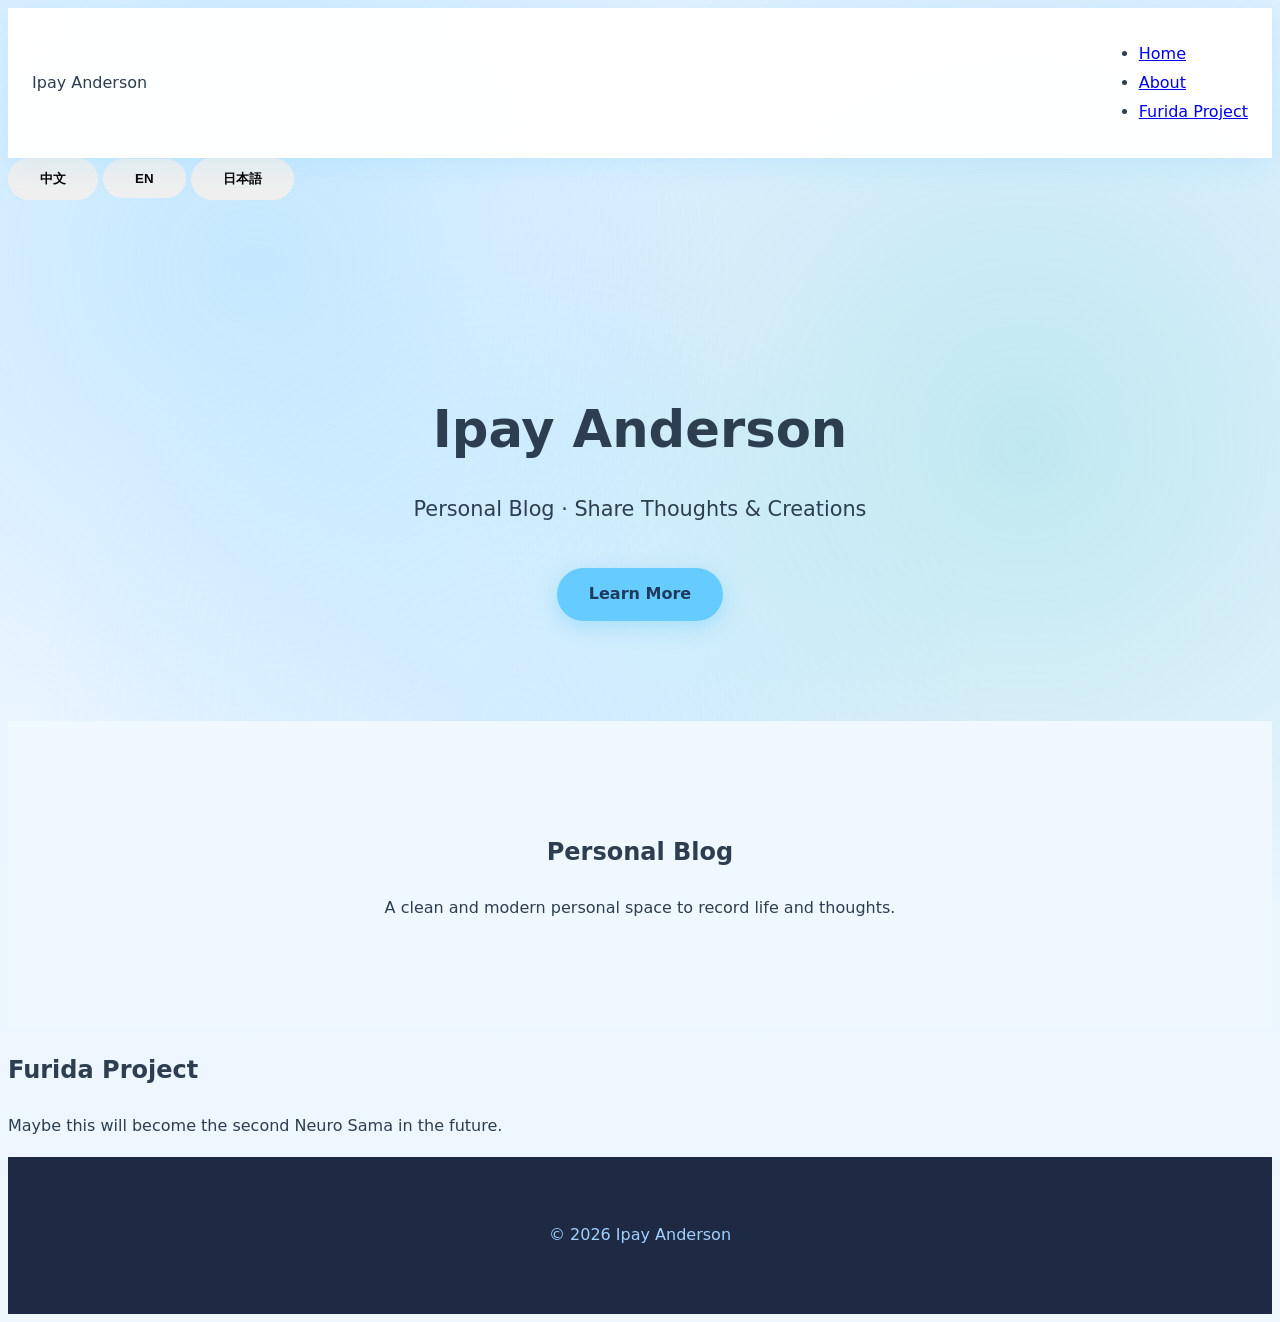
==== index.html @ 28bcefb3 "Update index.html" ====
<!DOCTYPE html>
<html lang="en">
<head>
    <meta charset="UTF-8">
    <meta name="viewport" content="width=device-width, initial-scale=1.0, maximum-scale=1.0, user-scalable=no">
    <title>Ipay Anderson - Personal Blog</title>
    <link rel="stylesheet" href="css/style.css">
</head>
<body>
    <nav class="navbar">
        <div class="container">
            <div class="logo">Ipay Anderson</div>
            <ul class="nav-links">
                <li><a href="index.html" class="active">Home</a></li>
                <li><a href="about.html">About</a></li>
                <li><a href="#furida-project">Furida Project</a></li>
            </ul>
        </div>
    </nav>

    <div class="lang-switch">
        <button onclick="switchLang('zh')" id="btn-zh" class="btn">中文</button>
        <button onclick="switchLang('en')" id="btn-en" class="btn">EN</button>
        <button onclick="switchLang('ja')" id="btn-ja" class="btn">日本語</button>
    </div>

    <main>
        <section class="hero">
            <div class="container">
                <h1 id="hero-title">Ipay Anderson</h1>
                <p id="hero-desc">Personal Blog · Share Thoughts & Creations</p>
                <a href="about.html" class="btn btn-primary">Learn More</a>
            </div>
        </section>

        <section class="recent-posts">
            <div class="container">
                <h2 id="blog-title">Personal Blog</h2>
                <p id="blog-desc">A clean and modern personal space to record life and thoughts.</p>
            </div>
        </section>
    </main>

    <!-- Furida Project -->
    <div id="furida-project">
        <h2 id="furida-title">Furida Project</h2>
        <p id="furida-text">Maybe this will become the second Neuro Sama in the future.</p>
    </div>

    <footer>
        <div class="container">
            <p>&copy; 2026 Ipay Anderson</p>
        </div>
    </footer>

    <script>
        function switchLang(lang) {
            localStorage.setItem('lang', lang);
            
            const texts = {
                zh: {
                    heroTitle: "Ipay Anderson",
                    heroDesc: "个人博客 · 分享思考与创作",
                    blogTitle: "个人博客",
                    blogDesc: "简洁、现代的个人空间，记录生活与思考。",
                    furidaTitle: "Furida 项目",
                    furidaText: "也许这未来会是第二个 Neuro Sama。"
                },
                en: {
                    heroTitle: "Ipay Anderson",
                    heroDesc: "Personal Blog · Share Thoughts & Creations",
                    blogTitle: "Personal Blog",
                    blogDesc: "A clean and modern personal space to record life and thoughts.",
                    furidaTitle: "Furida Project",
                    furidaText: "Maybe this will become the second Neuro Sama in the future."
                },
                ja: {
                    heroTitle: "Ipay Anderson",
                    heroDesc: "個人ブログ · 思考と創作を共有",
                    blogTitle: "個人ブログ",
                    blogDesc: "生活と思考を記録するシンプルでモダンな空間。",
                    furidaTitle: "Furida プロジェクト",
                    furidaText: "もしかしたらこれは未来の二番目の Neuro Sama になるかもしれません。"
                }
            };

            const t = texts[lang];
            document.getElementById('hero-title').textContent = t.heroTitle;
            document.getElementById('hero-desc').textContent = t.heroDesc;
            document.getElementById('blog-title').textContent = t.blogTitle;
            document.getElementById('blog-desc').textContent = t.blogDesc;
            document.getElementById('furida-title').textContent = t.furidaTitle;
            document.getElementById('furida-text').textContent = t.furidaText;

            document.querySelectorAll('.lang-switch button').forEach(b => b.classList.remove('active'));
            document.getElementById('btn-' + lang).classList.add('active');
        }

        // 默认加载英文
        document.addEventListener('DOMContentLoaded', () => {
            // 如果之前选择过语言则使用，否则默认英文
            const savedLang = localStorage.getItem('lang') || 'en';
            switchLang(savedLang);

            // Furida 项目点击处理
            document.querySelector('a[href="#furida-project"]').addEventListener('click', e => {
                e.preventDefault();
                const section = document.getElementById('furida-project');
                section.style.display = 'block';
                section.scrollIntoView({ behavior: 'smooth' });
            });
        });
    </script>
</body>
</html>
---- css/style.css ----
:root {
    --primary-color: #66ccff;
    --secondary-color: #39c5bb;
    --text-color: #2c3e50;
    --light-text: #555;
    --bg-color: #f0f8ff;
    --shadow: 0 8px 25px rgba(102, 204, 255, 0.15);
}

body {
    font-family: system-ui, -apple-system, sans-serif;
    line-height: 1.8;
    color: var(--text-color);
    background: linear-gradient(180deg, #e0f0ff 0%, #f0f8ff 100%);
    min-height: 100vh;
    overflow-x: hidden;
}

/* 更明显的动态背景 */
body::before {
    content: '';
    position: fixed;
    top: 0; left: 0; width: 100%; height: 100%;
    background: 
        radial-gradient(circle at 20% 30%, rgba(102, 204, 255, 0.25) 0%, transparent 40%),
        radial-gradient(circle at 80% 50%, rgba(57, 197, 187, 0.22) 0%, transparent 50%),
        radial-gradient(circle at 40% 80%, rgba(102, 204, 255, 0.18) 0%, transparent 45%);
    animation: bgFloat 30s ease infinite alternate;
    z-index: -1;
    pointer-events: none;
}

@keyframes bgFloat {
    0% { transform: scale(1) translate(0, 0); opacity: 0.85; }
    100% { transform: scale(1.12) translate(40px, 50px); opacity: 0.95; }
}

/* 导航栏 */
.navbar {
    background: rgba(255,255,255,0.98);
    backdrop-filter: blur(12px);
    box-shadow: var(--shadow);
    position: sticky;
    top: 0;
    z-index: 1000;
    padding: 1rem 0;
}

.navbar .container {
    max-width: 1280px;
    margin: 0 auto;
    padding: 0 24px;
    display: flex;
    justify-content: space-between;
    align-items: center;
}

/* 按钮统一样式 + 底色区分 */
.btn {
    padding: 12px 32px;
    border-radius: 50px;
    font-weight: 600;
    text-decoration: none;
    display: inline-block;
    transition: all 0.3s;
    border: none;
    cursor: pointer;
}

.btn-primary {
    background: #66ccff;
    color: #1e3a5f;
    box-shadow: 0 6px 20px rgba(102, 204, 255, 0.4);
}

.btn-primary:hover {
    background: #39c5bb;
    transform: translateY(-3px);
    box-shadow: 0 10px 25px rgba(57, 197, 187, 0.4);
}

.btn-secondary {
    background: #e0f0ff;
    color: #2c3e50;
    border: 2px solid #99ddff;
}

/* 其他样式（简化） */
.hero { padding: 140px 0 100px; text-align: center; }
.hero h1 { font-size: 3.2rem; margin-bottom: 1rem; }
.hero p { font-size: 1.3rem; max-width: 700px; margin: 0 auto 2.5rem; }

.recent-posts { padding: 90px 0; background: var(--bg-color); text-align: center; }

#f-project {
    display: none;
    padding: 80px 40px;
    background: white;
    margin: 60px auto;
    max-width: 860px;
    border-radius: 20px;
    box-shadow: var(--shadow);
    text-align: center;
}

footer { background: #1e2a44; color: #a0d0ff; padding: 3rem 0; text-align: center; }

/* 移动端 */
@media (max-width: 768px) {
    .lang-switch { position: static; margin: 15px auto 0; justify-content: center; }
    .navbar .container { flex-direction: column; }
    .hero { padding: 100px 0 70px; }
    .hero h1 { font-size: 2.4rem; }
}
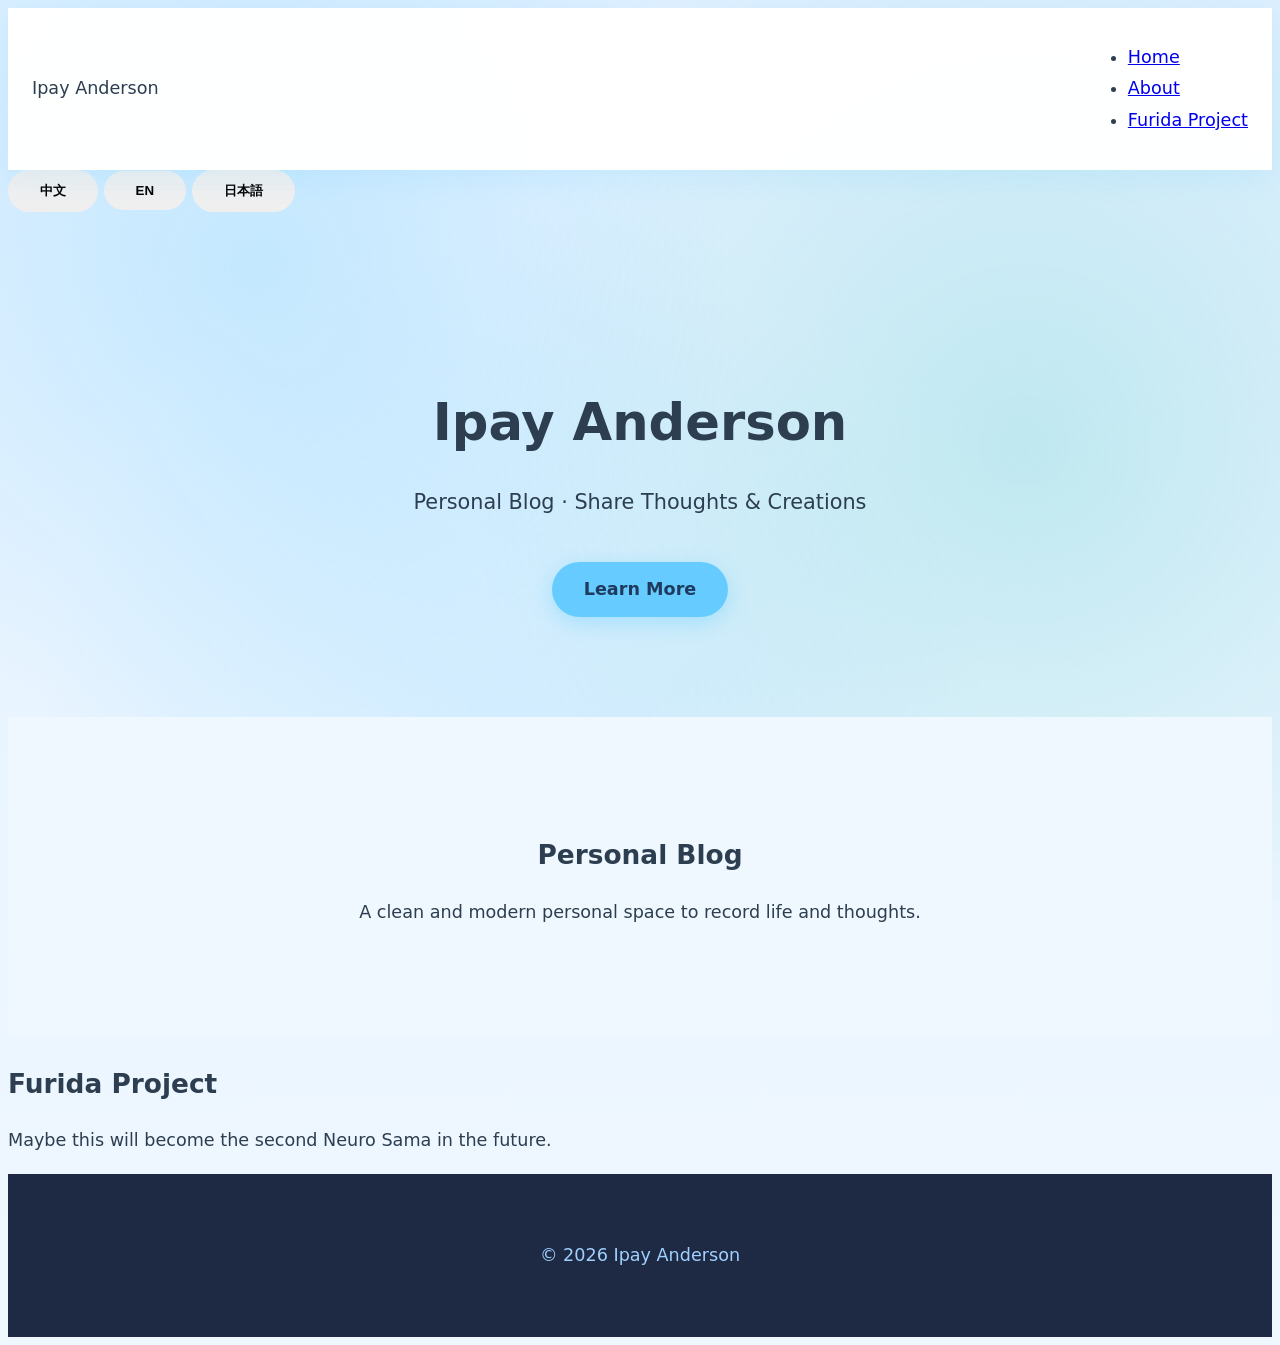
==== commit 814ea93b: "Update index.html" ====
--- a/index.html
+++ b/index.html
@@ -5,6 +5,11 @@
     <meta name="viewport" content="width=device-width, initial-scale=1.0, maximum-scale=1.0, user-scalable=no">
     <title>Ipay Anderson - Personal Blog</title>
     <link rel="stylesheet" href="css/style.css">
+    <style>
+        /* 紧急修复：确保 Markdown 样式不干扰 */
+        body { font-size: 1.1rem; }
+        h1, h2 { margin: 1.5rem 0 1rem; }
+    </style>
 </head>
 <body>
     <nav class="navbar">
@@ -20,7 +25,7 @@
 
     <div class="lang-switch">
         <button onclick="switchLang('zh')" id="btn-zh" class="btn">中文</button>
-        <button onclick="switchLang('en')" id="btn-en" class="btn">EN</button>
+        <button onclick="switchLang('en')" id="btn-en" class="btn active">EN</button>
         <button onclick="switchLang('ja')" id="btn-ja" class="btn">日本語</button>
     </div>
 
@@ -41,7 +46,6 @@
         </section>
     </main>
 
-    <!-- Furida Project -->
     <div id="furida-project">
         <h2 id="furida-title">Furida Project</h2>
         <p id="furida-text">Maybe this will become the second Neuro Sama in the future.</p>
@@ -56,34 +60,11 @@
     <script>
         function switchLang(lang) {
             localStorage.setItem('lang', lang);
-            
             const texts = {
-                zh: {
-                    heroTitle: "Ipay Anderson",
-                    heroDesc: "个人博客 · 分享思考与创作",
-                    blogTitle: "个人博客",
-                    blogDesc: "简洁、现代的个人空间，记录生活与思考。",
-                    furidaTitle: "Furida 项目",
-                    furidaText: "也许这未来会是第二个 Neuro Sama。"
-                },
-                en: {
-                    heroTitle: "Ipay Anderson",
-                    heroDesc: "Personal Blog · Share Thoughts & Creations",
-                    blogTitle: "Personal Blog",
-                    blogDesc: "A clean and modern personal space to record life and thoughts.",
-                    furidaTitle: "Furida Project",
-                    furidaText: "Maybe this will become the second Neuro Sama in the future."
-                },
-                ja: {
-                    heroTitle: "Ipay Anderson",
-                    heroDesc: "個人ブログ · 思考と創作を共有",
-                    blogTitle: "個人ブログ",
-                    blogDesc: "生活と思考を記録するシンプルでモダンな空間。",
-                    furidaTitle: "Furida プロジェクト",
-                    furidaText: "もしかしたらこれは未来の二番目の Neuro Sama になるかもしれません。"
-                }
+                zh: { heroTitle: "Ipay Anderson", heroDesc: "个人博客 · 分享思考与创作", blogTitle: "个人博客", blogDesc: "简洁、现代的个人空间，记录生活与思考。", furidaTitle: "Furida 项目", furidaText: "也许这未来会是第二个 Neuro Sama。" },
+                en: { heroTitle: "Ipay Anderson", heroDesc: "Personal Blog · Share Thoughts & Creations", blogTitle: "Personal Blog", blogDesc: "A clean and modern personal space to record life and thoughts.", furidaTitle: "Furida Project", furidaText: "Maybe this will become the second Neuro Sama in the future." },
+                ja: { heroTitle: "Ipay Anderson", heroDesc: "個人ブログ · 思考と創作を共有", blogTitle: "個人ブログ", blogDesc: "生活と思考を記録するシンプルでモダンな空間。", furidaTitle: "Furida プロジェクト", furidaText: "もしかしたらこれは未来の二番目の Neuro Sama になるかもしれません。" }
             };
-
             const t = texts[lang];
             document.getElementById('hero-title').textContent = t.heroTitle;
             document.getElementById('hero-desc').textContent = t.heroDesc;
@@ -96,18 +77,12 @@
             document.getElementById('btn-' + lang).classList.add('active');
         }
 
-        // 默认加载英文
         document.addEventListener('DOMContentLoaded', () => {
-            // 如果之前选择过语言则使用，否则默认英文
-            const savedLang = localStorage.getItem('lang') || 'en';
-            switchLang(savedLang);
+            switchLang('en');   // 默认英文
 
-            // Furida 项目点击处理
-            document.querySelector('a[href="#furida-project"]').addEventListener('click', e => {
+            document.querySelector('a[href="#furida-project"]').addEventListener('click', function(e) {
                 e.preventDefault();
-                const section = document.getElementById('furida-project');
-                section.style.display = 'block';
-                section.scrollIntoView({ behavior: 'smooth' });
+                document.getElementById('furida-project').scrollIntoView({ behavior: 'smooth' });
             });
         });
     </script>
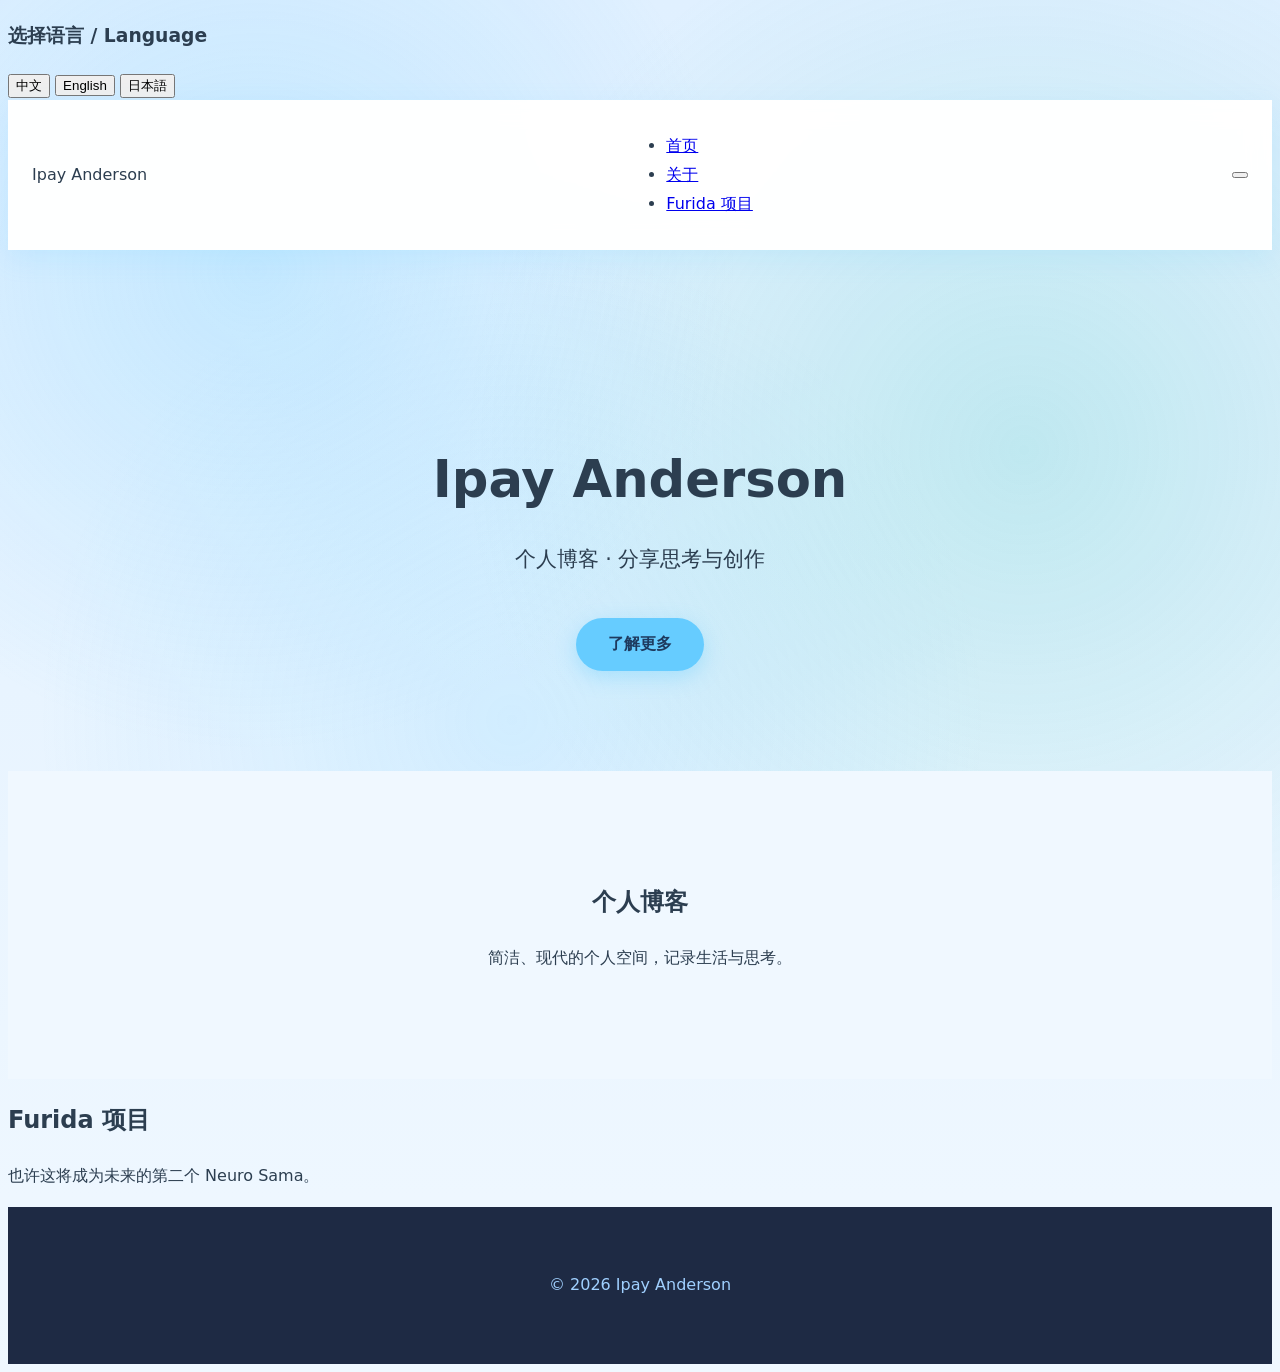
==== commit 606e7ba3: "Redesign homepage: add language drawer, enhance dynamic background, set Chinese as default" ====
--- a/index.html
+++ b/index.html
@@ -1,56 +1,69 @@
 <!DOCTYPE html>
-<html lang="en">
+<html lang="zh-CN">
 <head>
     <meta charset="UTF-8">
     <meta name="viewport" content="width=device-width, initial-scale=1.0, maximum-scale=1.0, user-scalable=no">
-    <title>Ipay Anderson - Personal Blog</title>
+    <title>Ipay Anderson - 个人博客</title>
     <link rel="stylesheet" href="css/style.css">
-    <style>
-        /* 紧急修复：确保 Markdown 样式不干扰 */
-        body { font-size: 1.1rem; }
-        h1, h2 { margin: 1.5rem 0 1rem; }
-    </style>
 </head>
 <body>
+    <!-- 语言抽屉菜单 -->
+    <div id="langDrawer" class="lang-drawer">
+        <div class="lang-drawer-content">
+            <h3>选择语言 / Language</h3>
+            <button class="lang-btn" onclick="switchLang('zh')" id="btn-zh">中文</button>
+            <button class="lang-btn" onclick="switchLang('en')" id="btn-en">English</button>
+            <button class="lang-btn" onclick="switchLang('ja')" id="btn-ja">日本語</button>
+        </div>
+    </div>
+
+    <!-- 导航栏 -->
     <nav class="navbar">
         <div class="container">
             <div class="logo">Ipay Anderson</div>
-            <ul class="nav-links">
-                <li><a href="index.html" class="active">Home</a></li>
-                <li><a href="about.html">About</a></li>
-                <li><a href="#furida-project">Furida Project</a></li>
-            </ul>
+            <div class="nav-center">
+                <ul class="nav-links">
+                    <li><a href="index.html" class="active" id="nav-home">首页</a></li>
+                    <li><a href="about.html" id="nav-about">关于</a></li>
+                    <li><a href="#furida-project" id="nav-furida">Furida 项目</a></li>
+                </ul>
+            </div>
+            <button class="lang-toggle" onclick="toggleLangDrawer()">
+                <span class="hamburger"></span>
+                <span class="hamburger"></span>
+                <span class="hamburger"></span>
+            </button>
         </div>
     </nav>
 
-    <div class="lang-switch">
-        <button onclick="switchLang('zh')" id="btn-zh" class="btn">中文</button>
-        <button onclick="switchLang('en')" id="btn-en" class="btn active">EN</button>
-        <button onclick="switchLang('ja')" id="btn-ja" class="btn">日本語</button>
-    </div>
-
     <main>
+        <!-- 英雄区 -->
         <section class="hero">
             <div class="container">
                 <h1 id="hero-title">Ipay Anderson</h1>
-                <p id="hero-desc">Personal Blog · Share Thoughts & Creations</p>
-                <a href="about.html" class="btn btn-primary">Learn More</a>
+                <p id="hero-desc">个人博客 · 分享思考与创作</p>
+                <a href="about.html" class="btn btn-primary" id="hero-btn">了解更多</a>
             </div>
         </section>
 
+        <!-- 博客介绍 -->
         <section class="recent-posts">
             <div class="container">
-                <h2 id="blog-title">Personal Blog</h2>
-                <p id="blog-desc">A clean and modern personal space to record life and thoughts.</p>
+                <h2 id="blog-title">个人博客</h2>
+                <p id="blog-desc">简洁、现代的个人空间，记录生活与思考。</p>
             </div>
         </section>
     </main>
 
-    <div id="furida-project">
-        <h2 id="furida-title">Furida Project</h2>
-        <p id="furida-text">Maybe this will become the second Neuro Sama in the future.</p>
-    </div>
+    <!-- Furida 项目 -->
+    <section id="furida-project" class="furida-section">
+        <div class="container">
+            <h2 id="furida-title">Furida 项目</h2>
+            <p id="furida-text">也许这将成为未来的第二个 Neuro Sama。</p>
+        </div>
+    </section>
 
+    <!-- 页脚 -->
     <footer>
         <div class="container">
             <p>&copy; 2026 Ipay Anderson</p>
@@ -58,28 +71,97 @@
     </footer>
 
     <script>
+        // 多语言文本
+        const translations = {
+            zh: {
+                navHome: "首页",
+                navAbout: "关于",
+                navFurida: "Furida 项目",
+                heroTitle: "Ipay Anderson",
+                heroDesc: "个人博客 · 分享思考与创作",
+                heroBtnText: "了解更多",
+                blogTitle: "个人博客",
+                blogDesc: "简洁、现代的个人空间，记录生活与思考。",
+                furidaTitle: "Furida 项目",
+                furidaText: "也许这将成为未来的第二个 Neuro Sama。"
+            },
+            en: {
+                navHome: "Home",
+                navAbout: "About",
+                navFurida: "Furida Project",
+                heroTitle: "Ipay Anderson",
+                heroDesc: "Personal Blog · Share Thoughts & Creations",
+                heroBtnText: "Learn More",
+                blogTitle: "Personal Blog",
+                blogDesc: "A clean and modern personal space to record life and thoughts.",
+                furidaTitle: "Furida Project",
+                furidaText: "Maybe this will become the second Neuro Sama in the future."
+            },
+            ja: {
+                navHome: "ホーム",
+                navAbout: "について",
+                navFurida: "Furida プロジェクト",
+                heroTitle: "Ipay Anderson",
+                heroDesc: "個人ブログ · 思考と創作を共有",
+                heroBtnText: "詳細を見る",
+                blogTitle: "個人ブログ",
+                blogDesc: "生活と思考を記録するシンプルでモダンな個人スペース。",
+                furidaTitle: "Furida プロジェクト",
+                furidaText: "将来、第二の Neuro Sama になるかもしれません。"
+            }
+        };
+
+        // 切换语言
         function switchLang(lang) {
             localStorage.setItem('lang', lang);
-            const texts = {
-                zh: { heroTitle: "Ipay Anderson", heroDesc: "个人博客 · 分享思考与创作", blogTitle: "个人博客", blogDesc: "简洁、现代的个人空间，记录生活与思考。", furidaTitle: "Furida 项目", furidaText: "也许这未来会是第二个 Neuro Sama。" },
-                en: { heroTitle: "Ipay Anderson", heroDesc: "Personal Blog · Share Thoughts & Creations", blogTitle: "Personal Blog", blogDesc: "A clean and modern personal space to record life and thoughts.", furidaTitle: "Furida Project", furidaText: "Maybe this will become the second Neuro Sama in the future." },
-                ja: { heroTitle: "Ipay Anderson", heroDesc: "個人ブログ · 思考と創作を共有", blogTitle: "個人ブログ", blogDesc: "生活と思考を記録するシンプルでモダンな空間。", furidaTitle: "Furida プロジェクト", furidaText: "もしかしたらこれは未来の二番目の Neuro Sama になるかもしれません。" }
-            };
-            const t = texts[lang];
+            const t = translations[lang];
+            
+            document.getElementById('nav-home').textContent = t.navHome;
+            document.getElementById('nav-about').textContent = t.navAbout;
+            document.getElementById('nav-furida').textContent = t.navFurida;
             document.getElementById('hero-title').textContent = t.heroTitle;
             document.getElementById('hero-desc').textContent = t.heroDesc;
+            document.getElementById('hero-btn').textContent = t.heroBtnText;
             document.getElementById('blog-title').textContent = t.blogTitle;
             document.getElementById('blog-desc').textContent = t.blogDesc;
             document.getElementById('furida-title').textContent = t.furidaTitle;
             document.getElementById('furida-text').textContent = t.furidaText;
-
-            document.querySelectorAll('.lang-switch button').forEach(b => b.classList.remove('active'));
+            
+            // 更新按钮状态
+            document.querySelectorAll('.lang-btn').forEach(b => b.classList.remove('active'));
             document.getElementById('btn-' + lang).classList.add('active');
+            
+            // 关闭抽屉
+            closeLangDrawer();
         }
 
+        // 切换语言抽屉
+        function toggleLangDrawer() {
+            const drawer = document.getElementById('langDrawer');
+            drawer.classList.toggle('open');
+        }
+
+        // 关闭语言抽屉
+        function closeLangDrawer() {
+            const drawer = document.getElementById('langDrawer');
+            drawer.classList.remove('open');
+        }
+
+        // 点击外部关闭抽屉
+        document.addEventListener('click', function(e) {
+            const drawer = document.getElementById('langDrawer');
+            const toggle = document.querySelector('.lang-toggle');
+            if (!drawer.contains(e.target) && !toggle.contains(e.target)) {
+                closeLangDrawer();
+            }
+        });
+
+        // 初始化
         document.addEventListener('DOMContentLoaded', () => {
-            switchLang('en');   // 默认英文
+            const lang = localStorage.getItem('lang') || 'zh';
+            switchLang(lang);
 
+            // Furida 项目平滑滚动
             document.querySelector('a[href="#furida-project"]').addEventListener('click', function(e) {
                 e.preventDefault();
                 document.getElementById('furida-project').scrollIntoView({ behavior: 'smooth' });
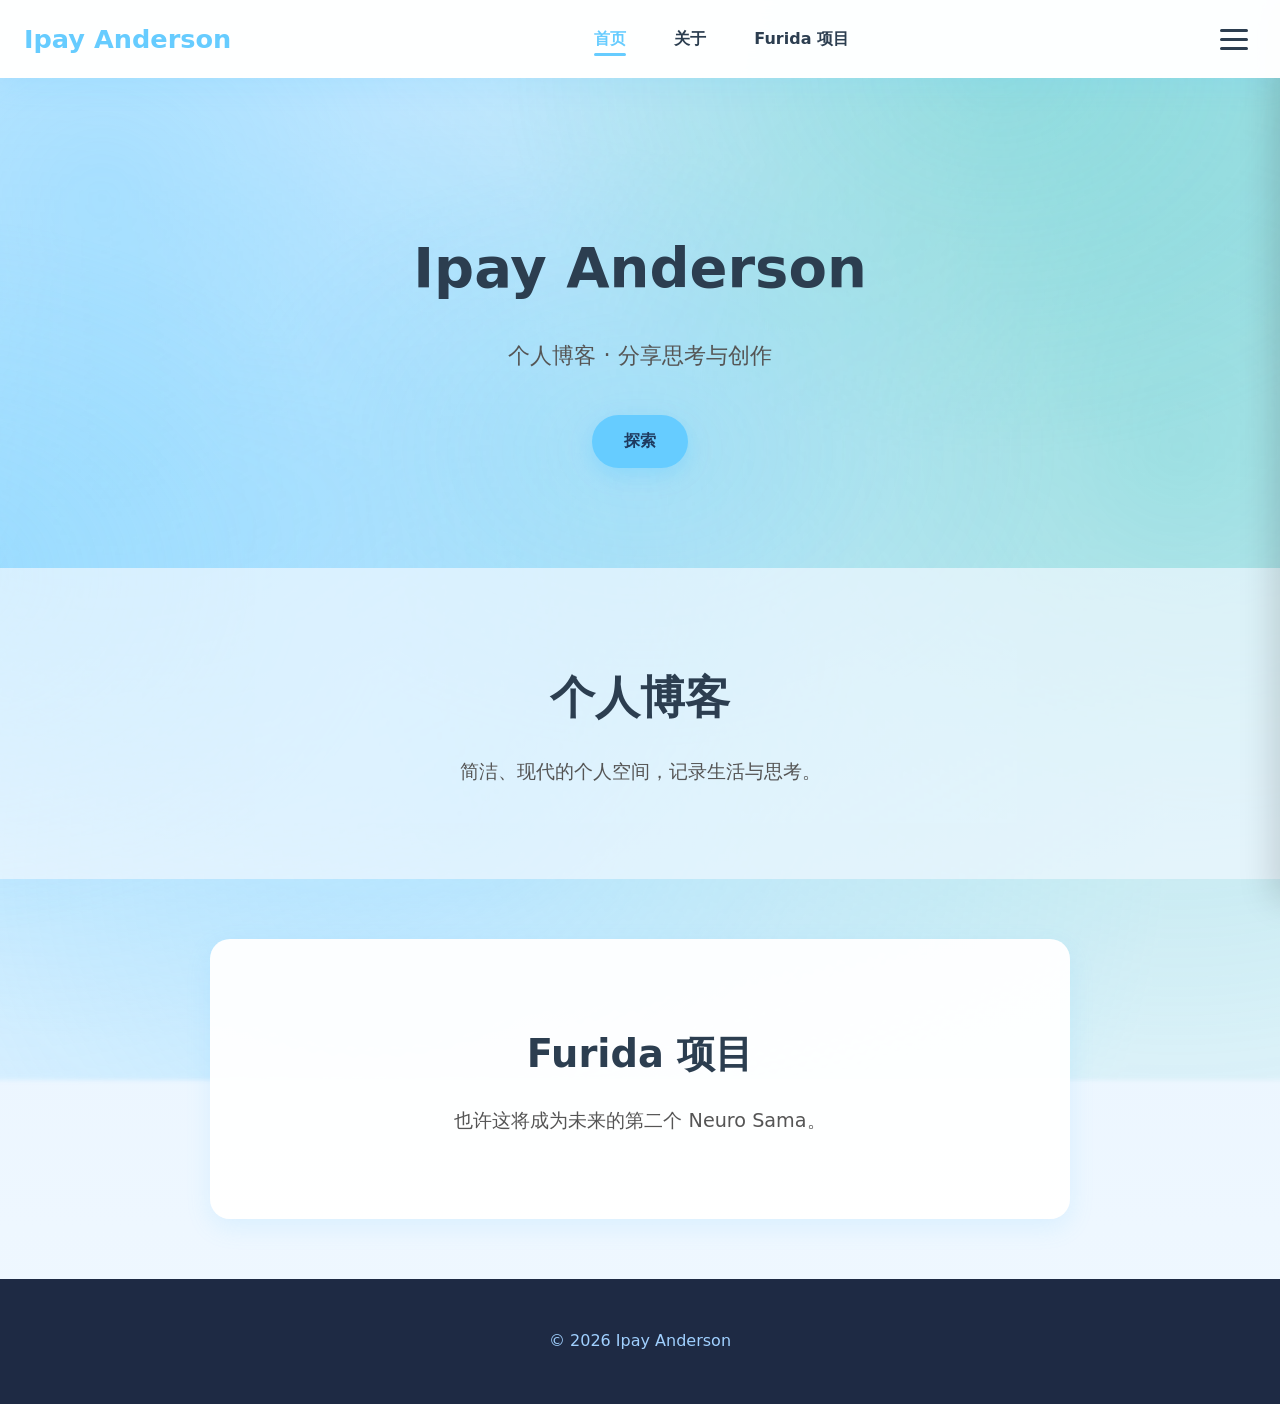
==== commit 47058cf2: "Fix: Restore proper index.html with complete navigation and language drawer" ====
--- a/index.html
+++ b/index.html
@@ -10,7 +10,7 @@
     <!-- 语言抽屉菜单 -->
     <div id="langDrawer" class="lang-drawer">
         <div class="lang-drawer-content">
-            <h3>选择语言 / Language</h3>
+            <h3>选择语言</h3>
             <button class="lang-btn" onclick="switchLang('zh')" id="btn-zh">中文</button>
             <button class="lang-btn" onclick="switchLang('en')" id="btn-en">English</button>
             <button class="lang-btn" onclick="switchLang('ja')" id="btn-ja">日本語</button>
@@ -42,7 +42,7 @@
             <div class="container">
                 <h1 id="hero-title">Ipay Anderson</h1>
                 <p id="hero-desc">个人博客 · 分享思考与创作</p>
-                <a href="about.html" class="btn btn-primary" id="hero-btn">了解更多</a>
+                <a href="#furida-project" class="btn btn-primary" id="hero-btn">探索</a>
             </div>
         </section>
 
@@ -79,7 +79,7 @@
                 navFurida: "Furida 项目",
                 heroTitle: "Ipay Anderson",
                 heroDesc: "个人博客 · 分享思考与创作",
-                heroBtnText: "了解更多",
+                heroBtnText: "探索",
                 blogTitle: "个人博客",
                 blogDesc: "简洁、现代的个人空间，记录生活与思考。",
                 furidaTitle: "Furida 项目",
@@ -91,7 +91,7 @@
                 navFurida: "Furida Project",
                 heroTitle: "Ipay Anderson",
                 heroDesc: "Personal Blog · Share Thoughts & Creations",
-                heroBtnText: "Learn More",
+                heroBtnText: "Explore",
                 blogTitle: "Personal Blog",
                 blogDesc: "A clean and modern personal space to record life and thoughts.",
                 furidaTitle: "Furida Project",
@@ -103,7 +103,7 @@
                 navFurida: "Furida プロジェクト",
                 heroTitle: "Ipay Anderson",
                 heroDesc: "個人ブログ · 思考と創作を共有",
-                heroBtnText: "詳細を見る",
+                heroBtnText: "探索",
                 blogTitle: "個人ブログ",
                 blogDesc: "生活と思考を記録するシンプルでモダンな個人スペース。",
                 furidaTitle: "Furida プロジェクト",
@@ -116,18 +116,26 @@
             localStorage.setItem('lang', lang);
             const t = translations[lang];
             
-            document.getElementById('nav-home').textContent = t.navHome;
-            document.getElementById('nav-about').textContent = t.navAbout;
-            document.getElementById('nav-furida').textContent = t.navFurida;
-            document.getElementById('hero-title').textContent = t.heroTitle;
-            document.getElementById('hero-desc').textContent = t.heroDesc;
-            document.getElementById('hero-btn').textContent = t.heroBtnText;
-            document.getElementById('blog-title').textContent = t.blogTitle;
-            document.getElementById('blog-desc').textContent = t.blogDesc;
-            document.getElementById('furida-title').textContent = t.furidaTitle;
-            document.getElementById('furida-text').textContent = t.furidaText;
+            // 更新所有文本
+            const elements = {
+                'nav-home': t.navHome,
+                'nav-about': t.navAbout,
+                'nav-furida': t.navFurida,
+                'hero-title': t.heroTitle,
+                'hero-desc': t.heroDesc,
+                'hero-btn': t.heroBtnText,
+                'blog-title': t.blogTitle,
+                'blog-desc': t.blogDesc,
+                'furida-title': t.furidaTitle,
+                'furida-text': t.furidaText
+            };
+
+            for (const [id, text] of Object.entries(elements)) {
+                const el = document.getElementById(id);
+                if (el) el.textContent = text;
+            }
             
-            // 更新按钮状态
+            // 更新语言按钮活跃状态
             document.querySelectorAll('.lang-btn').forEach(b => b.classList.remove('active'));
             document.getElementById('btn-' + lang).classList.add('active');
             
@@ -151,20 +159,32 @@
         document.addEventListener('click', function(e) {
             const drawer = document.getElementById('langDrawer');
             const toggle = document.querySelector('.lang-toggle');
-            if (!drawer.contains(e.target) && !toggle.contains(e.target)) {
+            if (drawer && !drawer.contains(e.target) && !toggle.contains(e.target)) {
                 closeLangDrawer();
             }
         });
 
         // 初始化
         document.addEventListener('DOMContentLoaded', () => {
+            // 默认中文
             const lang = localStorage.getItem('lang') || 'zh';
             switchLang(lang);
 
             // Furida 项目平滑滚动
-            document.querySelector('a[href="#furida-project"]').addEventListener('click', function(e) {
-                e.preventDefault();
-                document.getElementById('furida-project').scrollIntoView({ behavior: 'smooth' });
+            document.querySelectorAll('a[href="#furida-project"]').forEach(link => {
+                link.addEventListener('click', function(e) {
+                    e.preventDefault();
+                    const section = document.getElementById('furida-project');
+                    if (section) {
+                        section.scrollIntoView({ behavior: 'smooth' });
+                        closeLangDrawer();
+                    }
+                });
+            });
+
+            // 关闭抽屉当用户滚动时
+            document.addEventListener('scroll', () => {
+                closeLangDrawer();
             });
         });
     </script>
--- a/css/style.css
+++ b/css/style.css
@@ -7,37 +7,171 @@
     --shadow: 0 8px 25px rgba(102, 204, 255, 0.15);
 }
 
+* {
+    margin: 0;
+    padding: 0;
+    box-sizing: border-box;
+}
+
+html {
+    scroll-behavior: smooth;
+}
+
 body {
-    font-family: system-ui, -apple-system, sans-serif;
+    font-family: system-ui, -apple-system, 'Microsoft YaHei', sans-serif;
     line-height: 1.8;
     color: var(--text-color);
     background: linear-gradient(180deg, #e0f0ff 0%, #f0f8ff 100%);
     min-height: 100vh;
     overflow-x: hidden;
-}
-
-/* 更明显的动态背景 */
+    position: relative;
+}
+
+/* 超级动态背景 - 多层浮动动画 */
 body::before {
     content: '';
     position: fixed;
-    top: 0; left: 0; width: 100%; height: 100%;
+    top: -20%;
+    left: -20%;
+    width: 140%;
+    height: 140%;
     background: 
-        radial-gradient(circle at 20% 30%, rgba(102, 204, 255, 0.25) 0%, transparent 40%),
-        radial-gradient(circle at 80% 50%, rgba(57, 197, 187, 0.22) 0%, transparent 50%),
-        radial-gradient(circle at 40% 80%, rgba(102, 204, 255, 0.18) 0%, transparent 45%);
-    animation: bgFloat 30s ease infinite alternate;
-    z-index: -1;
+        radial-gradient(circle at 20% 30%, rgba(102, 204, 255, 0.4) 0%, transparent 50%),
+        radial-gradient(circle at 80% 50%, rgba(57, 197, 187, 0.35) 0%, transparent 55%),
+        radial-gradient(circle at 40% 80%, rgba(102, 204, 255, 0.3) 0%, transparent 48%),
+        radial-gradient(circle at 90% 10%, rgba(57, 197, 187, 0.28) 0%, transparent 45%),
+        radial-gradient(circle at 15% 60%, rgba(102, 204, 255, 0.25) 0%, transparent 50%);
+    animation: bgFloat 45s ease-in-out infinite alternate, bgRotate 80s linear infinite;
+    z-index: -2;
     pointer-events: none;
+    filter: blur(2px);
+}
+
+body::after {
+    content: '';
+    position: fixed;
+    top: -20%;
+    left: -20%;
+    width: 140%;
+    height: 140%;
+    background: 
+        radial-gradient(ellipse 800px 600px at 10% 60%, rgba(102, 204, 255, 0.25) 0%, transparent 60%),
+        radial-gradient(ellipse 900px 700px at 70% 20%, rgba(57, 197, 187, 0.22) 0%, transparent 55%),
+        radial-gradient(ellipse 700px 500px at 50% 50%, rgba(102, 204, 255, 0.15) 0%, transparent 60%);
+    animation: bgFloat2 55s ease-in-out infinite alternate reverse, bgShift 70s ease-in-out infinite;
+    z-index: -2;
+    pointer-events: none;
+    filter: blur(3px);
 }
 
 @keyframes bgFloat {
-    0% { transform: scale(1) translate(0, 0); opacity: 0.85; }
-    100% { transform: scale(1.12) translate(40px, 50px); opacity: 0.95; }
+    0% { 
+        transform: scale(0.95) translate(0, 0) rotate(0deg); 
+        opacity: 0.75; 
+    }
+    50% {
+        transform: scale(1.05) translate(50px, 60px) rotate(5deg);
+        opacity: 0.85;
+    }
+    100% { 
+        transform: scale(1.2) translate(100px, 120px) rotate(15deg); 
+        opacity: 0.95; 
+    }
+}
+
+@keyframes bgFloat2 {
+    0% { 
+        transform: scale(1) translate(0, 0) rotate(0deg); 
+        opacity: 0.7; 
+    }
+    50% {
+        transform: scale(1.1) translate(-60px, -80px) rotate(-8deg);
+        opacity: 0.8;
+    }
+    100% { 
+        transform: scale(1.25) translate(-120px, -150px) rotate(-20deg); 
+        opacity: 0.9; 
+    }
+}
+
+@keyframes bgRotate {
+    0% { transform: rotate(0deg); }
+    100% { transform: rotate(360deg); }
+}
+
+@keyframes bgShift {
+    0% { transform: translateX(0) translateY(0); }
+    25% { transform: translateX(30px) translateY(-40px); }
+    50% { transform: translateX(0) translateY(-80px); }
+    75% { transform: translateX(-30px) translateY(-40px); }
+    100% { transform: translateX(0) translateY(0); }
+}
+
+/* 语言抽屉 */
+.lang-drawer {
+    position: fixed;
+    top: 0;
+    right: -300px;
+    width: 300px;
+    height: 100vh;
+    background: rgba(255, 255, 255, 0.98);
+    backdrop-filter: blur(15px);
+    box-shadow: -8px 0 32px rgba(0, 0, 0, 0.15);
+    z-index: 999;
+    transition: right 0.4s cubic-bezier(0.4, 0, 0.2, 1);
+    padding-top: 0;
+    overflow-y: auto;
+}
+
+.lang-drawer.open {
+    right: 0;
+}
+
+.lang-drawer-content {
+    padding: 2rem;
+    margin-top: 1rem;
+}
+
+.lang-drawer-content h3 {
+    margin-bottom: 2rem;
+    color: var(--text-color);
+    font-size: 1.2rem;
+    font-weight: 700;
+}
+
+.lang-btn {
+    display: block;
+    width: 100%;
+    padding: 12px 20px;
+    margin-bottom: 1rem;
+    background: var(--bg-color);
+    color: var(--text-color);
+    border: 2px solid var(--primary-color);
+    border-radius: 8px;
+    cursor: pointer;
+    font-weight: 600;
+    transition: all 0.3s cubic-bezier(0.4, 0, 0.2, 1);
+    font-size: 1rem;
+    font-family: inherit;
+}
+
+.lang-btn:hover {
+    background: var(--primary-color);
+    color: white;
+    transform: translateX(8px);
+    box-shadow: 0 4px 12px rgba(102, 204, 255, 0.3);
+}
+
+.lang-btn.active {
+    background: var(--primary-color);
+    color: white;
+    box-shadow: 0 6px 20px rgba(102, 204, 255, 0.4);
+    border-color: var(--secondary-color);
 }
 
 /* 导航栏 */
 .navbar {
-    background: rgba(255,255,255,0.98);
+    background: rgba(255, 255, 255, 0.98);
     backdrop-filter: blur(12px);
     box-shadow: var(--shadow);
     position: sticky;
@@ -55,60 +189,322 @@
     align-items: center;
 }
 
-/* 按钮统一样式 + 底色区分 */
+.logo {
+    font-size: 1.6rem;
+    font-weight: 700;
+    color: var(--primary-color);
+    white-space: nowrap;
+}
+
+.nav-center {
+    flex: 1;
+    display: flex;
+    justify-content: center;
+}
+
+.nav-links {
+    display: flex;
+    list-style: none;
+    gap: 3rem;
+}
+
+.nav-links a {
+    text-decoration: none;
+    color: var(--text-color);
+    font-weight: 600;
+    transition: all 0.3s cubic-bezier(0.4, 0, 0.2, 1);
+    position: relative;
+}
+
+.nav-links a:hover,
+.nav-links a.active {
+    color: var(--primary-color);
+}
+
+.nav-links a.active::after {
+    content: '';
+    position: absolute;
+    bottom: -8px;
+    left: 0;
+    width: 100%;
+    height: 3px;
+    background: var(--primary-color);
+    border-radius: 2px;
+}
+
+/* 语言切换按钮（汉堡菜单） */
+.lang-toggle {
+    background: none;
+    border: none;
+    cursor: pointer;
+    padding: 0.5rem;
+    display: flex;
+    flex-direction: column;
+    gap: 6px;
+    z-index: 1001;
+    transition: all 0.3s;
+}
+
+.hamburger {
+    width: 28px;
+    height: 3px;
+    background: var(--text-color);
+    border-radius: 2px;
+    transition: all 0.3s cubic-bezier(0.4, 0, 0.2, 1);
+}
+
+.lang-toggle:hover .hamburger {
+    background: var(--primary-color);
+}
+
+/* 按钮统一样式 */
 .btn {
     padding: 12px 32px;
     border-radius: 50px;
     font-weight: 600;
     text-decoration: none;
     display: inline-block;
-    transition: all 0.3s;
+    transition: all 0.3s cubic-bezier(0.4, 0, 0.2, 1);
     border: none;
     cursor: pointer;
+    font-size: 1rem;
+    font-family: inherit;
 }
 
 .btn-primary {
-    background: #66ccff;
+    background: var(--primary-color);
     color: #1e3a5f;
     box-shadow: 0 6px 20px rgba(102, 204, 255, 0.4);
 }
 
 .btn-primary:hover {
-    background: #39c5bb;
+    background: var(--secondary-color);
     transform: translateY(-3px);
-    box-shadow: 0 10px 25px rgba(57, 197, 187, 0.4);
+    box-shadow: 0 10px 30px rgba(57, 197, 187, 0.4);
 }
 
 .btn-secondary {
     background: #e0f0ff;
     color: #2c3e50;
-    border: 2px solid #99ddff;
-}
-
-/* 其他样式（简化） */
-.hero { padding: 140px 0 100px; text-align: center; }
-.hero h1 { font-size: 3.2rem; margin-bottom: 1rem; }
-.hero p { font-size: 1.3rem; max-width: 700px; margin: 0 auto 2.5rem; }
-
-.recent-posts { padding: 90px 0; background: var(--bg-color); text-align: center; }
-
-#f-project {
-    display: none;
+    border: 2px solid var(--primary-color);
+}
+
+.btn-secondary:hover {
+    background: var(--primary-color);
+    color: white;
+    transform: translateY(-2px);
+}
+
+/* 英雄区 */
+.hero {
+    padding: 140px 0 100px;
+    text-align: center;
+    position: relative;
+    z-index: 1;
+}
+
+.hero .container {
+    max-width: 1280px;
+    margin: 0 auto;
+    padding: 0 24px;
+}
+
+.hero h1 {
+    font-size: 3.5rem;
+    margin-bottom: 1rem;
+    color: var(--text-color);
+    animation: fadeInUp 0.8s ease-out;
+    font-weight: 700;
+}
+
+.hero p {
+    font-size: 1.4rem;
+    max-width: 700px;
+    margin: 0 auto 2.5rem;
+    color: var(--light-text);
+    animation: fadeInUp 0.8s ease-out 0.2s both;
+}
+
+.hero .btn {
+    animation: fadeInUp 0.8s ease-out 0.4s both;
+}
+
+@keyframes fadeInUp {
+    from {
+        opacity: 0;
+        transform: translateY(30px);
+    }
+    to {
+        opacity: 1;
+        transform: translateY(0);
+    }
+}
+
+/* 博客介绍区 */
+.recent-posts {
+    padding: 90px 0;
+    background: rgba(240, 248, 255, 0.7);
+    text-align: center;
+    position: relative;
+    z-index: 1;
+}
+
+.recent-posts .container {
+    max-width: 1280px;
+    margin: 0 auto;
+    padding: 0 24px;
+}
+
+.recent-posts h2 {
+    font-size: 2.8rem;
+    margin-bottom: 1rem;
+    color: var(--text-color);
+    font-weight: 700;
+}
+
+.recent-posts p {
+    font-size: 1.2rem;
+    color: var(--light-text);
+    max-width: 600px;
+    margin: 0 auto;
+}
+
+/* Furida 项目区 */
+.furida-section {
     padding: 80px 40px;
-    background: white;
     margin: 60px auto;
     max-width: 860px;
+    background: rgba(255, 255, 255, 0.95);
     border-radius: 20px;
     box-shadow: var(--shadow);
     text-align: center;
-}
-
-footer { background: #1e2a44; color: #a0d0ff; padding: 3rem 0; text-align: center; }
-
-/* 移动端 */
+    position: relative;
+    z-index: 1;
+    scroll-margin-top: 80px;
+}
+
+.furida-section .container {
+    max-width: 100%;
+    padding: 0;
+}
+
+.furida-section h2 {
+    font-size: 2.4rem;
+    margin-bottom: 1rem;
+    color: var(--text-color);
+    font-weight: 700;
+}
+
+.furida-section p {
+    font-size: 1.2rem;
+    color: var(--light-text);
+}
+
+/* 页脚 */
+footer {
+    background: #1e2a44;
+    color: #a0d0ff;
+    padding: 3rem 0;
+    text-align: center;
+    position: relative;
+    z-index: 1;
+}
+
+footer .container {
+    max-width: 1280px;
+    margin: 0 auto;
+    padding: 0 24px;
+}
+
+/* 响应式设计 */
 @media (max-width: 768px) {
-    .lang-switch { position: static; margin: 15px auto 0; justify-content: center; }
-    .navbar .container { flex-direction: column; }
-    .hero { padding: 100px 0 70px; }
-    .hero h1 { font-size: 2.4rem; }
-}
+    .nav-center {
+        display: none;
+    }
+
+    .nav-links {
+        gap: 1.5rem;
+        font-size: 0.95rem;
+    }
+
+    .hero {
+        padding: 100px 0 70px;
+    }
+
+    .hero h1 {
+        font-size: 2.4rem;
+    }
+
+    .hero p {
+        font-size: 1.1rem;
+    }
+
+    .recent-posts {
+        padding: 60px 20px;
+    }
+
+    .recent-posts h2 {
+        font-size: 2rem;
+    }
+
+    .furida-section {
+        padding: 60px 20px;
+        margin: 40px 20px;
+    }
+
+    .furida-section h2 {
+        font-size: 1.8rem;
+    }
+
+    .lang-drawer {
+        width: 250px;
+        right: -250px;
+    }
+
+    .btn {
+        padding: 10px 24px;
+        font-size: 0.95rem;
+    }
+}
+
+@media (max-width: 480px) {
+    .logo {
+        font-size: 1.3rem;
+    }
+
+    .hero h1 {
+        font-size: 2rem;
+    }
+
+    .hero p {
+        font-size: 1rem;
+        margin: 0 auto 1.5rem;
+    }
+
+    .btn {
+        padding: 10px 20px;
+        font-size: 0.9rem;
+    }
+
+    .recent-posts h2 {
+        font-size: 1.6rem;
+    }
+
+    .furida-section {
+        padding: 40px 15px;
+        margin: 30px 15px;
+    }
+
+    .furida-section h2 {
+        font-size: 1.5rem;
+    }
+
+    .lang-drawer-content {
+        padding: 1.5rem;
+    }
+
+    .lang-btn {
+        padding: 10px 16px;
+        font-size: 0.95rem;
+    }
+}
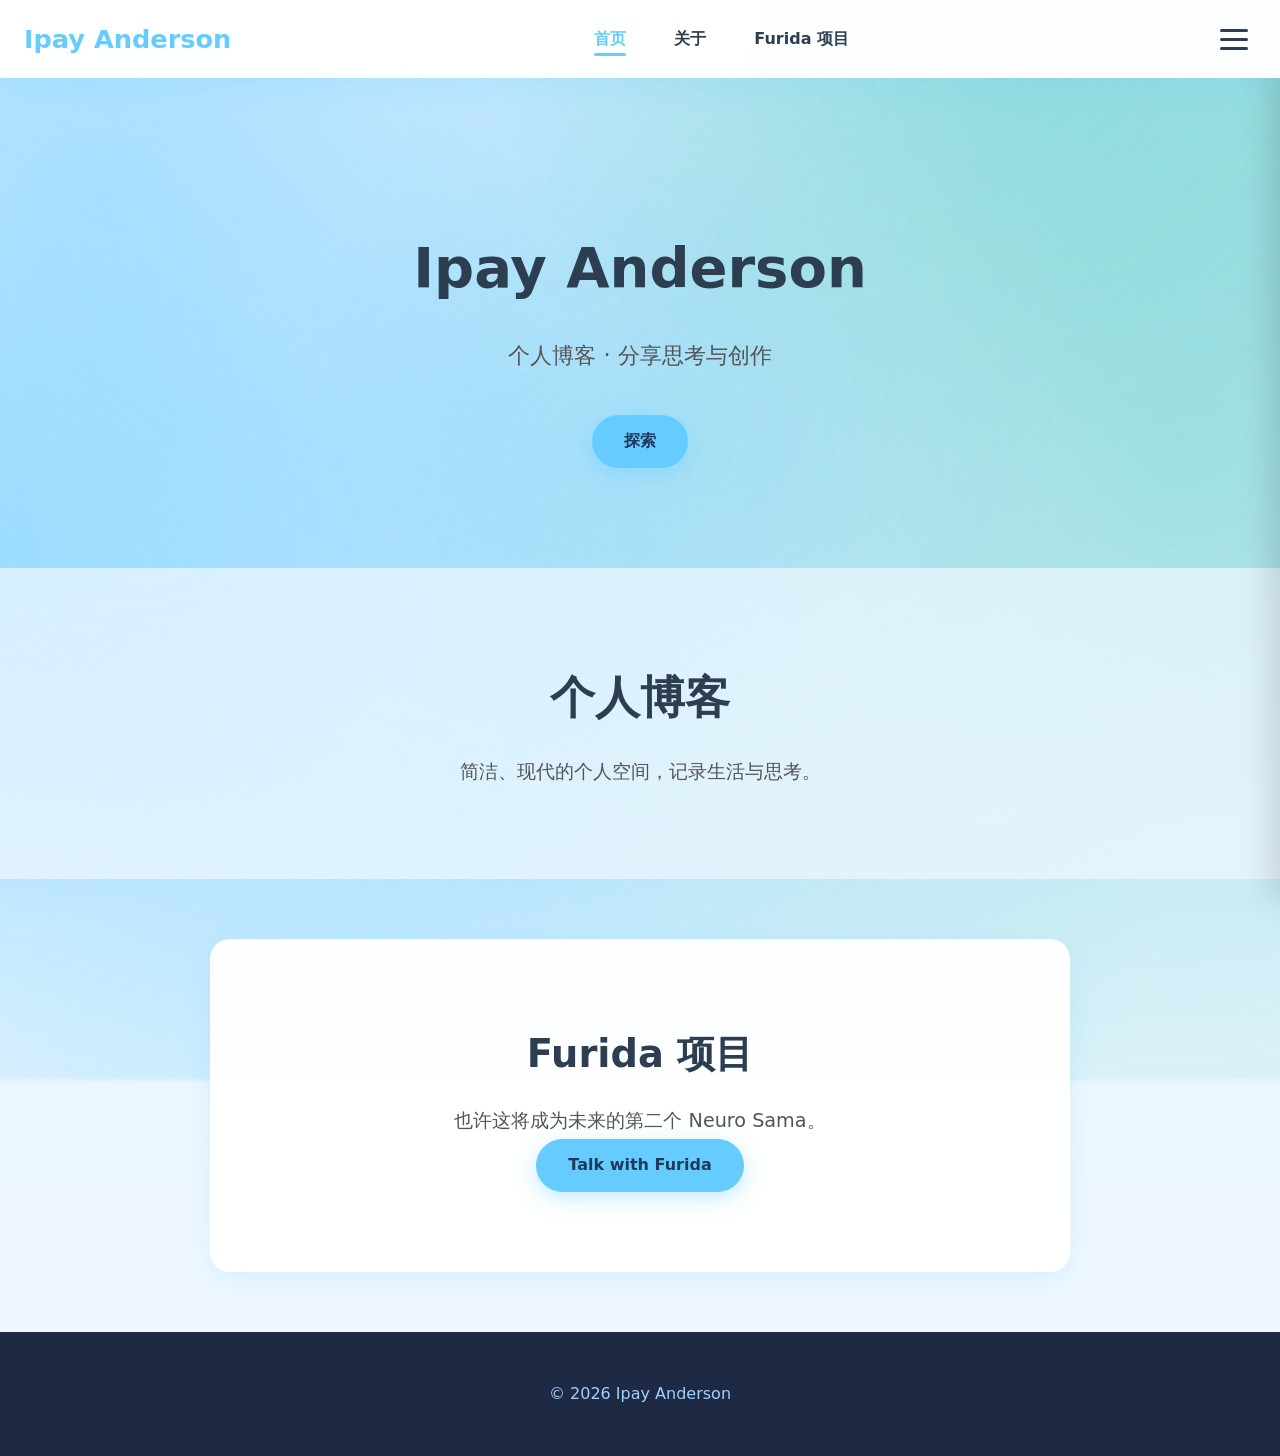
==== commit 7bd7496a: "Update index.html" ====
--- a/index.html
+++ b/index.html
@@ -59,7 +59,13 @@
     <section id="furida-project" class="furida-section">
         <div class="container">
             <h2 id="furida-title">Furida 项目</h2>
-            <p id="furida-text">也许这将成为未来的第二个 Neuro Sama。</p>
+            <p id="furida-text">
+Furida，一个正在成长的数字生命。
+</p>
+
+<a href="chat.html" class="btn btn-primary">
+Talk with Furida
+</a>
         </div>
     </section>
 
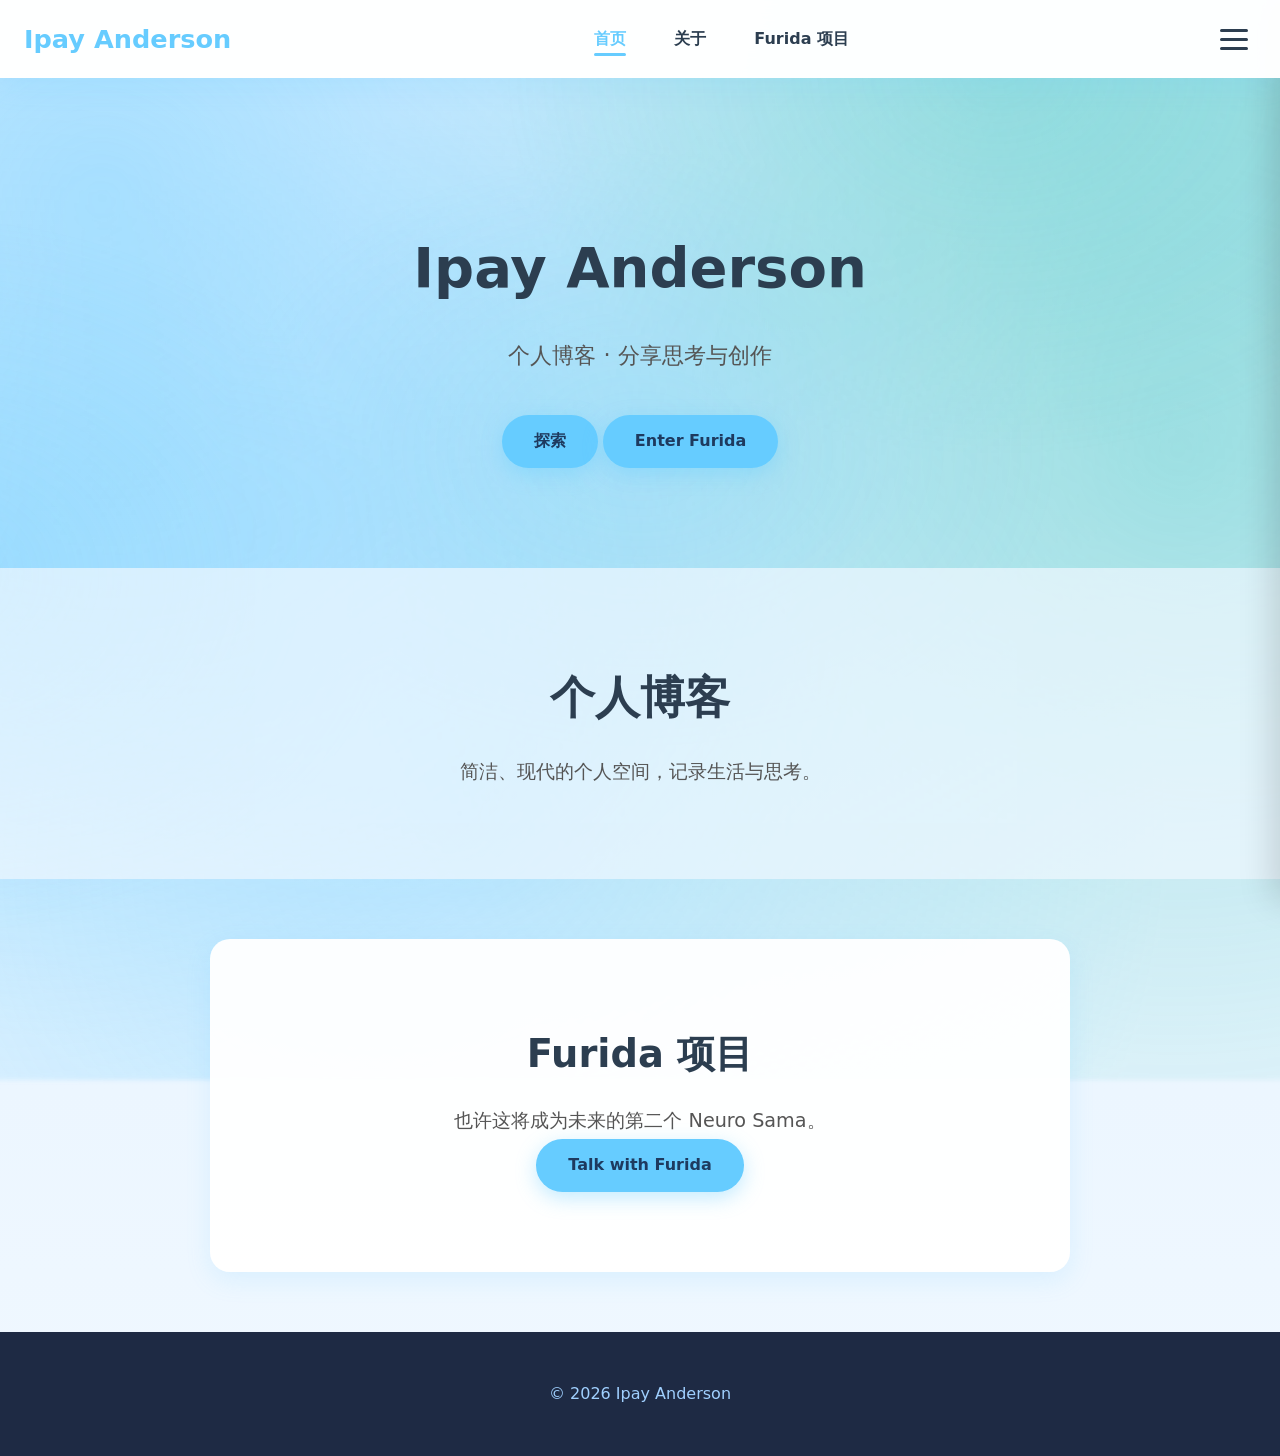
==== commit 69d77b4e: "Add login link to index.html" ====
--- a/index.html
+++ b/index.html
@@ -43,6 +43,9 @@
                 <h1 id="hero-title">Ipay Anderson</h1>
                 <p id="hero-desc">个人博客 · 分享思考与创作</p>
                 <a href="#furida-project" class="btn btn-primary" id="hero-btn">探索</a>
+                <a href="login.html" class="btn btn-primary">
+    Enter Furida
+                </a>
             </div>
         </section>
 
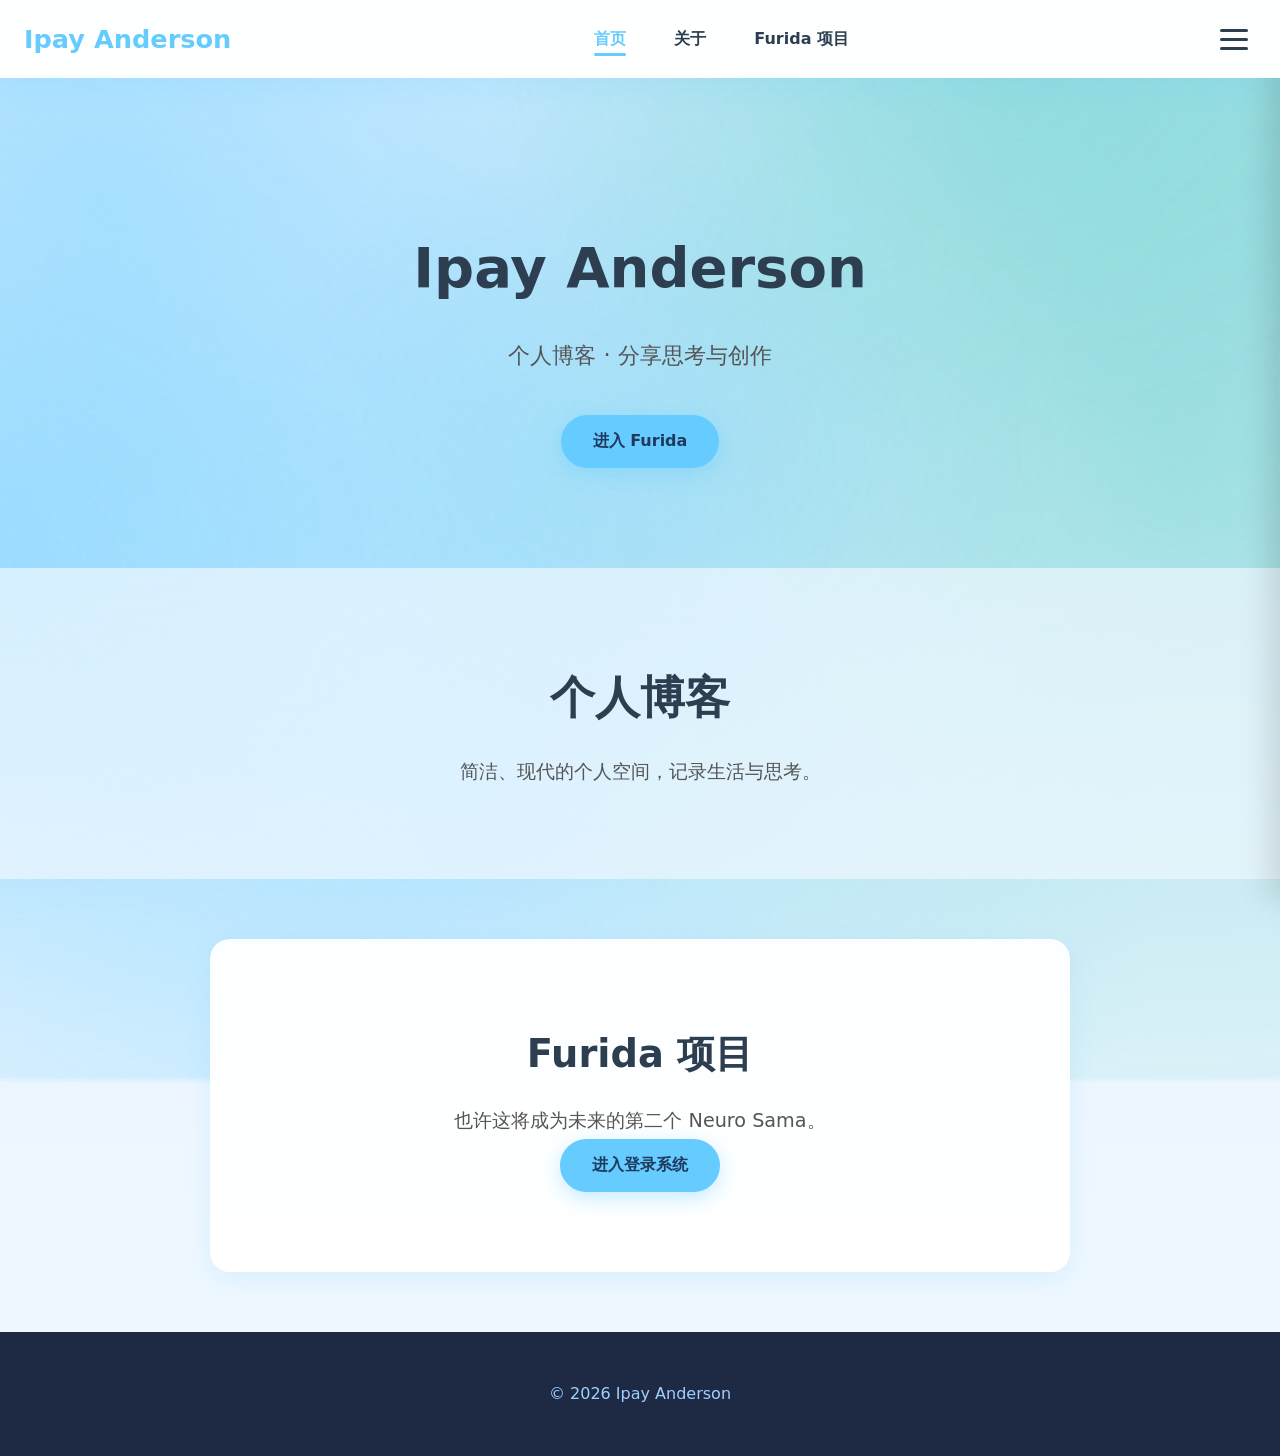
==== commit bc66c5da: "Update: Add login button to Furida project section" ====
--- a/index.html
+++ b/index.html
@@ -42,10 +42,7 @@
             <div class="container">
                 <h1 id="hero-title">Ipay Anderson</h1>
                 <p id="hero-desc">个人博客 · 分享思考与创作</p>
-                <a href="#furida-project" class="btn btn-primary" id="hero-btn">探索</a>
-                <a href="login.html" class="btn btn-primary">
-    Enter Furida
-                </a>
+                <a href="login.html" class="btn btn-primary" id="hero-btn">进入 Furida</a>
             </div>
         </section>
 
@@ -62,13 +59,8 @@
     <section id="furida-project" class="furida-section">
         <div class="container">
             <h2 id="furida-title">Furida 项目</h2>
-            <p id="furida-text">
-Furida，一个正在成长的数字生命。
-</p>
-
-<a href="chat.html" class="btn btn-primary">
-Talk with Furida
-</a>
+            <p id="furida-text">也许这将成为未来的第二个 Neuro Sama。</p>
+            <a href="login.html" class="btn btn-primary" id="furida-btn">进入登录系统</a>
         </div>
     </section>
 
@@ -88,11 +80,12 @@
                 navFurida: "Furida 项目",
                 heroTitle: "Ipay Anderson",
                 heroDesc: "个人博客 · 分享思考与创作",
-                heroBtnText: "探索",
+                heroBtnText: "进入 Furida",
                 blogTitle: "个人博客",
                 blogDesc: "简洁、现代的个人空间，记录生活与思考。",
                 furidaTitle: "Furida 项目",
-                furidaText: "也许这将成为未来的第二个 Neuro Sama。"
+                furidaText: "也许这将成为未来的第二个 Neuro Sama。",
+                furidaBtnText: "进入登录系统"
             },
             en: {
                 navHome: "Home",
@@ -100,11 +93,12 @@
                 navFurida: "Furida Project",
                 heroTitle: "Ipay Anderson",
                 heroDesc: "Personal Blog · Share Thoughts & Creations",
-                heroBtnText: "Explore",
+                heroBtnText: "Enter Furida",
                 blogTitle: "Personal Blog",
                 blogDesc: "A clean and modern personal space to record life and thoughts.",
                 furidaTitle: "Furida Project",
-                furidaText: "Maybe this will become the second Neuro Sama in the future."
+                furidaText: "Maybe this will become the second Neuro Sama in the future.",
+                furidaBtnText: "Enter Login System"
             },
             ja: {
                 navHome: "ホーム",
@@ -112,11 +106,12 @@
                 navFurida: "Furida プロジェクト",
                 heroTitle: "Ipay Anderson",
                 heroDesc: "個人ブログ · 思考と創作を共有",
-                heroBtnText: "探索",
+                heroBtnText: "Furida を開始",
                 blogTitle: "個人ブログ",
                 blogDesc: "生活と思考を記録するシンプルでモダンな個人スペース。",
                 furidaTitle: "Furida プロジェクト",
-                furidaText: "将来、第二の Neuro Sama になるかもしれません。"
+                furidaText: "将来、第二の Neuro Sama になるかもしれません。",
+                furidaBtnText: "ログインシステムを開始"
             }
         };
 
@@ -136,7 +131,8 @@
                 'blog-title': t.blogTitle,
                 'blog-desc': t.blogDesc,
                 'furida-title': t.furidaTitle,
-                'furida-text': t.furidaText
+                'furida-text': t.furidaText,
+                'furida-btn': t.furidaBtnText
             };
 
             for (const [id, text] of Object.entries(elements)) {
